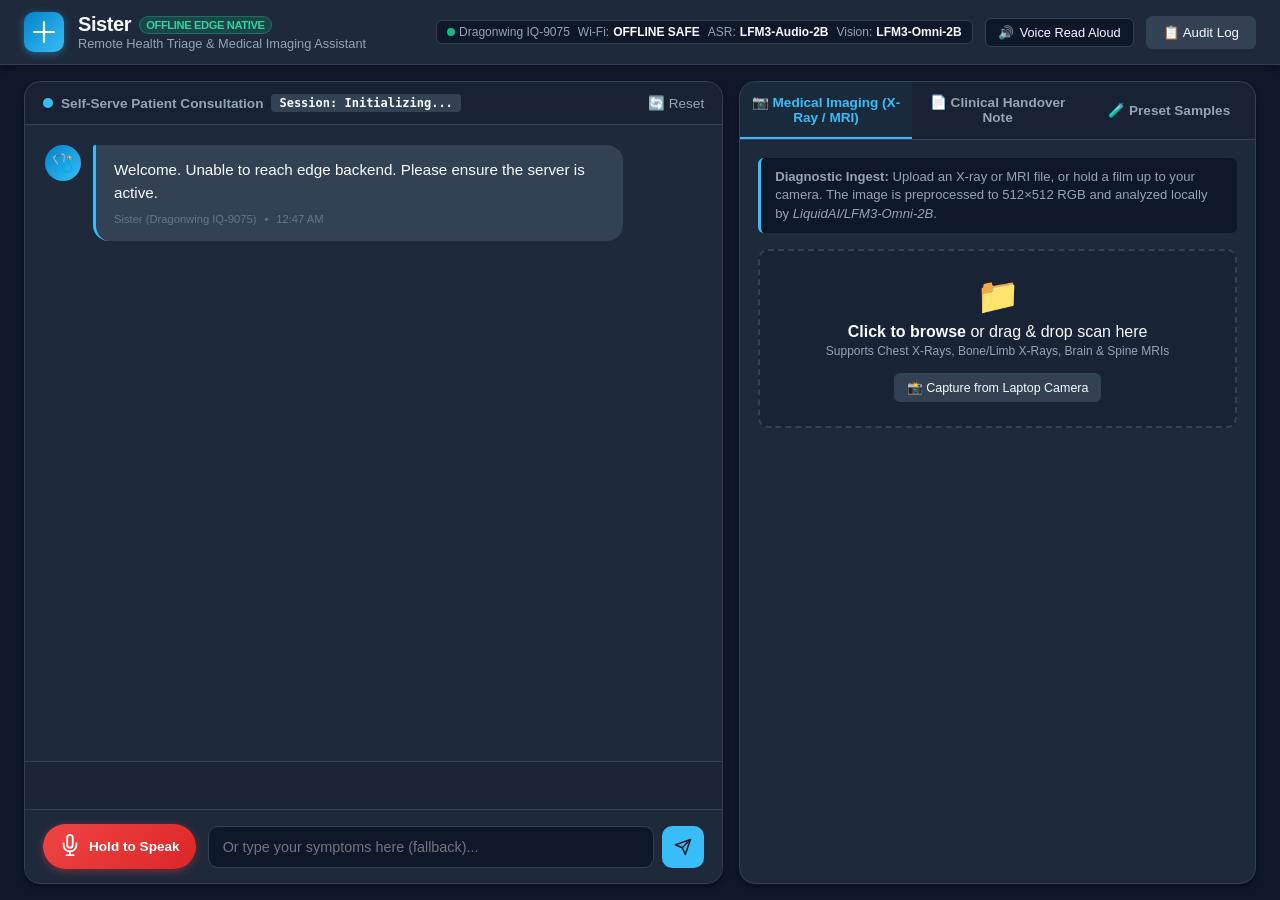
==== static/index.html @ 0148690d "feat: Sister offline health triage & medical imaging (MRI/X-Ray) assistant" ====
<!DOCTYPE html>
<html lang="en">
<head>
  <meta charset="UTF-8">
  <meta name="viewport" content="width=device-width, initial-scale=1.0">
  <title>Sister — Offline Health Triage & Imaging Assistant</title>
  <link rel="stylesheet" href="/static/style.css">
</head>
<body>
  <!-- Top Navigation & Edge Status Header -->
  <header class="app-header">
    <div class="header-left">
      <div class="logo-mark">
        <svg width="24" height="24" viewBox="0 0 24 24" fill="none" stroke="currentColor" stroke-width="2.2" stroke-linecap="round" stroke-linejoin="round">
          <path d="M12 2v20M2 12h20"/>
        </svg>
      </div>
      <div>
        <div class="brand-title">Sister <span class="badge-offline">Offline Edge Native</span></div>
        <div class="brand-subtitle">Remote Health Triage & Medical Imaging Assistant</div>
      </div>
    </div>

    <div class="header-right">
      <div class="edge-telemetry">
        <span class="telemetry-pill"><span class="dot-green"></span> Dragonwing IQ-9075</span>
        <span class="telemetry-pill">Wi-Fi: <strong class="text-emerald">OFFLINE SAFE</strong></span>
        <span class="telemetry-pill">ASR: <strong>LFM3-Audio-2B</strong></span>
        <span class="telemetry-pill">Vision: <strong>LFM3-Omni-2B</strong></span>
      </div>
      <button id="btn-toggle-speech" class="icon-btn" title="Toggle Sister Voice Output (F16)">
        <span id="speech-icon">🔊</span> Voice Read Aloud
      </button>
      <button id="btn-show-audit" class="secondary-btn" title="Inspect Live JSONL Audit Log (F6)">
        📋 Audit Log
      </button>
    </div>
  </header>

  <!-- Main Container -->
  <main class="main-layout">
    <!-- Left Column: Patient Conversation & Triage Flow -->
    <section class="chat-section">
      <div class="chat-header">
        <div class="patient-status">
          <span class="status-indicator"></span>
          <span>Self-Serve Patient Consultation</span>
          <span id="session-badge" class="session-id-tag">Session: Initializing...</span>
        </div>
        <button id="btn-new-session" class="text-btn">🔄 Reset</button>
      </div>

      <!-- Message History -->
      <div id="messages-container" class="messages-container">
        <!-- Messages dynamically injected here -->
      </div>

      <!-- Quick Choices & Actions Area -->
      <div id="quick-choices-container" class="quick-choices-container">
        <!-- Quick choice chips injected here -->
      </div>

      <!-- Spoken Audio Transcript Feedback Box (F12) -->
      <div id="transcript-feedback" class="transcript-feedback hidden">
        <div class="feedback-header">
          <span class="pulse-mic">🎙️</span>
          <span>What Sister Heard (LiquidAI/LFM3-Audio-2B):</span>
          <span id="asr-metrics" class="text-xs text-muted">Latency: ~220ms</span>
        </div>
        <div id="transcript-text" class="feedback-text" contenteditable="true" title="Click to edit before sending"></div>
        <div class="feedback-actions">
          <button id="btn-confirm-transcript" class="primary-btn btn-sm">Confirm & Send</button>
          <button id="btn-rerecord-transcript" class="secondary-btn btn-sm">Record Again</button>
        </div>
      </div>

      <!-- Input Controls (Voice First + Typed Fallback) -->
      <div class="input-bar">
        <button id="btn-record-voice" class="voice-record-btn" title="Speak Answer (Up to 30s)">
          <div class="mic-inner">
            <svg width="22" height="22" viewBox="0 0 24 24" fill="none" stroke="currentColor" stroke-width="2" stroke-linecap="round" stroke-linejoin="round">
              <path d="M12 1a3 3 0 0 0-3 3v8a3 3 0 0 0 6 0V4a3 3 0 0 0-3-3z"/>
              <path d="M19 10v2a7 7 0 0 1-14 0v-2"/>
              <line x1="12" y1="19" x2="12" y2="23"/>
              <line x1="8" y1="23" x2="16" y2="23"/>
            </svg>
          </div>
          <span id="record-label" class="record-text">Hold to Speak</span>
        </button>

        <form id="text-input-form" class="text-form">
          <input type="text" id="text-input" placeholder="Or type your symptoms here (fallback)..." autocomplete="off">
          <button type="submit" id="btn-send-text" class="send-btn" title="Send Answer">
            <svg width="18" height="18" viewBox="0 0 24 24" fill="none" stroke="currentColor" stroke-width="2" stroke-linecap="round" stroke-linejoin="round">
              <line x1="22" y1="2" x2="11" y2="13"/>
              <polygon points="22 2 15 22 11 13 2 9 22 2"/>
            </svg>
          </button>
        </form>
      </div>
    </section>

    <!-- Right Column: Medical Imaging (X-Ray/MRI) & Clinical Handover Note -->
    <section class="diagnostic-section">
      <!-- Tabs -->
      <div class="diagnostic-tabs">
        <button id="tab-imaging-btn" class="tab-btn active">📷 Medical Imaging (X-Ray / MRI)</button>
        <button id="tab-handover-btn" class="tab-btn">📄 Clinical Handover Note</button>
        <button id="tab-samples-btn" class="tab-btn">🧪 Preset Samples</button>
      </div>

      <!-- Tab Content 1: Medical Imaging Viewer & Analyzer -->
      <div id="tab-imaging" class="tab-content active">
        <div class="imaging-panel">
          <div class="panel-instructions">
            <strong>Diagnostic Ingest:</strong> Upload an X-ray or MRI file, or hold a film up to your camera. The image is preprocessed to 512×512 RGB and analyzed locally by <em>LiquidAI/LFM3-Omni-2B</em>.
          </div>

          <!-- Drag and Drop / File Input Box -->
          <div id="drop-zone" class="drop-zone">
            <input type="file" id="scan-file-input" accept="image/*,.dcm" class="file-hidden">
            <div class="drop-prompt">
              <div class="upload-icon">📁</div>
              <p><strong>Click to browse</strong> or drag & drop scan here</p>
              <span class="text-xs text-muted">Supports Chest X-Rays, Bone/Limb X-Rays, Brain & Spine MRIs</span>
            </div>
            <div class="upload-alternatives">
              <button id="btn-open-camera" class="secondary-btn btn-sm">📸 Capture from Laptop Camera</button>
            </div>
          </div>

          <!-- Image Display Canvas with Interactive Bounding Boxes (F11) -->
          <div id="image-viewer-container" class="image-viewer-container hidden">
            <div class="viewer-toolbar">
              <span id="scan-meta-tag" class="scan-meta-tag">Analyzing scan...</span>
              <button id="btn-toggle-boxes" class="text-btn text-xs">Toggle Bounding Boxes</button>
            </div>
            <div class="canvas-wrapper">
              <canvas id="imaging-canvas" width="512" height="512"></canvas>
            </div>
          </div>

          <!-- Imaging Observations & Metrics Card (F5, S2) -->
          <div id="imaging-analysis-card" class="imaging-analysis-card hidden">
            <div class="card-header">
              <span class="card-title">Observations for Clinician Review</span>
              <span id="analysis-urgency-badge" class="badge">NORMAL</span>
            </div>
            <p id="analysis-primary-obs" class="primary-obs-text"></p>
            <div class="metrics-grid" id="analysis-metrics-grid">
              <!-- Key radiological metrics injected here -->
            </div>
            <div class="safety-disclaimer">
              ℹ️ <strong>Safety Rule S2:</strong> Observations are generated to assist visiting clinicians. They do not replace formal radiological reports.
            </div>
          </div>
        </div>
      </div>

      <!-- Tab Content 2: Handover Note (F8) -->
      <div id="tab-handover" class="tab-content">
        <div class="handover-panel">
          <div class="handover-header-row">
            <div>
              <h3>Structured Handover Summary</h3>
              <p class="text-sm text-muted">One-page document for receiving clinician or health worker</p>
            </div>
            <div class="handover-actions">
              <button id="btn-copy-handover" class="secondary-btn btn-sm">📋 Copy Text</button>
              <button id="btn-print-handover" class="primary-btn btn-sm">🖨️ Print / Save</button>
            </div>
          </div>
          <div id="handover-content" class="handover-content-box">
            <div class="placeholder-text">
              Complete the interview session to generate the structured handover note.
            </div>
          </div>
        </div>
      </div>

      <!-- Tab Content 3: 1-Click Preset Samples for Judges -->
      <div id="tab-samples" class="tab-content">
        <div class="samples-panel">
          <p class="text-sm text-muted">Click any preset below to immediately test the X-ray or MRI analysis pipeline:</p>
          <div id="samples-list" class="samples-list">
            <!-- Sample buttons rendered here -->
          </div>
        </div>
      </div>
    </section>
  </main>

  <!-- Live JSONL Audit Log Modal (F6) -->
  <div id="audit-modal" class="modal hidden">
    <div class="modal-dialog modal-lg">
      <div class="modal-header">
        <h3>Live JSONL Audit Log Inspector (F6)</h3>
        <button id="btn-close-audit" class="close-btn">&times;</button>
      </div>
      <div class="modal-body">
        <p class="text-sm text-muted">Flushed after every conversational turn to <code>sister_audit.jsonl</code>. Shows exact timestamps, inputs, rule execution, and model latency.</p>
        <div class="audit-log-viewer">
          <pre id="audit-log-pre">Loading audit records...</pre>
        </div>
      </div>
      <div class="modal-footer">
        <button id="btn-refresh-audit" class="secondary-btn btn-sm">Refresh Log</button>
      </div>
    </div>
  </div>

  <!-- Camera Capture Modal (F9) -->
  <div id="camera-modal" class="modal hidden">
    <div class="modal-dialog">
      <div class="modal-header">
        <h3>Camera Scan Capture (F9)</h3>
        <button id="btn-close-camera" class="close-btn">&times;</button>
      </div>
      <div class="modal-body">
        <p class="text-sm text-muted">Hold your X-Ray or MRI film up to the camera lens in good lighting.</p>
        <div class="camera-stream-wrapper">
          <video id="camera-video" autoplay playsinline></video>
          <div class="camera-guide-box"></div>
        </div>
      </div>
      <div class="modal-footer">
        <button id="btn-capture-frame" class="primary-btn">📸 Freeze & Analyze Frame</button>
        <button id="btn-cancel-camera" class="secondary-btn">Cancel</button>
      </div>
    </div>
  </div>

  <script src="/static/app.js"></script>
</body>
</html>
---- static/style.css ----
/* Sister - Edge Native Healthcare Triage Styling */
/* 100% Self-Contained. Zero External Fonts or CDN dependencies */

:root {
  --bg-primary: #0F172A;
  --bg-surface: #1E293B;
  --bg-surface-elevated: #334155;
  --border-color: #334155;
  --border-subtle: #1E293B;
  --text-main: #F8FAFC;
  --text-muted: #94A3B8;
  --text-dim: #64748B;
  
  --primary: #38BDF8;
  --primary-hover: #0EA5E9;
  --primary-glow: rgba(56, 189, 248, 0.2);

  --emergency: #EF4444;
  --emergency-bg: rgba(239, 68, 68, 0.15);
  --clinic: #F59E0B;
  --clinic-bg: rgba(245, 158, 11, 0.15);
  --selfcare: #10B981;
  --selfcare-bg: rgba(16, 185, 129, 0.15);

  --font-stack: -apple-system, BlinkMacSystemFont, "Segoe UI", Roboto, Helvetica, Arial, sans-serif;
  --radius-sm: 6px;
  --radius-md: 10px;
  --radius-lg: 16px;
  --shadow: 0 4px 6px -1px rgba(0, 0, 0, 0.3), 0 2px 4px -2px rgba(0, 0, 0, 0.2);
}

* {
  box-sizing: border-box;
  margin: 0;
  padding: 0;
}

body {
  font-family: var(--font-stack);
  background-color: var(--bg-primary);
  color: var(--text-main);
  min-height: 100vh;
  display: flex;
  flex-direction: column;
  overflow-x: hidden;
  -webkit-font-smoothing: antialiased;
}

/* Header */
.app-header {
  background-color: var(--bg-surface);
  border-bottom: 1px solid var(--border-color);
  padding: 12px 24px;
  display: flex;
  justify-content: space-between;
  align-items: center;
  box-shadow: var(--shadow);
  z-index: 20;
}

.header-left {
  display: flex;
  align-items: center;
  gap: 14px;
}

.logo-mark {
  background: linear-gradient(135deg, #0284C7, #38BDF8);
  color: #FFFFFF;
  width: 40px;
  height: 40px;
  border-radius: var(--radius-md);
  display: flex;
  align-items: center;
  justify-content: center;
  box-shadow: 0 2px 8px rgba(56, 189, 248, 0.4);
}

.brand-title {
  font-size: 1.25rem;
  font-weight: 700;
  letter-spacing: -0.02em;
  display: flex;
  align-items: center;
  gap: 8px;
}

.brand-subtitle {
  font-size: 0.8rem;
  color: var(--text-muted);
}

.badge-offline {
  background-color: rgba(16, 185, 129, 0.2);
  color: #34D399;
  border: 1px solid rgba(16, 185, 129, 0.4);
  font-size: 0.7rem;
  padding: 2px 6px;
  border-radius: 9999px;
  font-weight: 600;
  text-transform: uppercase;
}

.header-right {
  display: flex;
  align-items: center;
  gap: 12px;
}

.edge-telemetry {
  display: flex;
  gap: 8px;
  background-color: var(--bg-primary);
  padding: 4px 10px;
  border-radius: var(--radius-sm);
  border: 1px solid var(--border-color);
  font-size: 0.75rem;
}

.telemetry-pill {
  color: var(--text-muted);
  display: flex;
  align-items: center;
  gap: 4px;
}

.telemetry-pill strong {
  color: var(--text-main);
}

.dot-green {
  width: 8px;
  height: 8px;
  border-radius: 50%;
  background-color: #10B981;
  display: inline-block;
}

.text-emerald {
  color: #34D399;
}

/* Layout */
.main-layout {
  flex: 1;
  display: grid;
  grid-template-columns: 1.15fr 0.85fr;
  gap: 16px;
  padding: 16px 24px;
  max-width: 1700px;
  margin: 0 auto;
  width: 100%;
  height: calc(100vh - 70px);
}

/* Chat Section */
.chat-section {
  background-color: var(--bg-surface);
  border: 1px solid var(--border-color);
  border-radius: var(--radius-lg);
  display: flex;
  flex-direction: column;
  overflow: hidden;
  box-shadow: var(--shadow);
}

.chat-header {
  padding: 12px 18px;
  border-bottom: 1px solid var(--border-color);
  display: flex;
  justify-content: space-between;
  align-items: center;
  background-color: rgba(15, 23, 42, 0.4);
}

.patient-status {
  display: flex;
  align-items: center;
  gap: 8px;
  font-size: 0.85rem;
  font-weight: 600;
  color: var(--text-muted);
}

.status-indicator {
  width: 10px;
  height: 10px;
  border-radius: 50%;
  background-color: #38BDF8;
}

.session-id-tag {
  font-size: 0.75rem;
  background: var(--bg-surface-elevated);
  padding: 2px 8px;
  border-radius: 4px;
  color: var(--text-main);
  font-family: monospace;
}

.messages-container {
  flex: 1;
  padding: 20px;
  overflow-y: auto;
  display: flex;
  flex-direction: column;
  gap: 16px;
}

/* Message Bubbles */
.message-bubble {
  display: flex;
  gap: 12px;
  max-width: 88%;
  animation: fadeIn 0.25s ease-out;
}

@keyframes fadeIn {
  from { opacity: 0; transform: translateY(6px); }
  to { opacity: 1; transform: translateY(0); }
}

.message-bubble.sister {
  align-self: flex-start;
}

.message-bubble.patient {
  align-self: flex-end;
  flex-direction: row-reverse;
}

.avatar {
  width: 36px;
  height: 36px;
  border-radius: 50%;
  background-color: var(--bg-surface-elevated);
  display: flex;
  align-items: center;
  justify-content: center;
  font-size: 1.1rem;
  flex-shrink: 0;
}

.sister .avatar {
  background: linear-gradient(135deg, #0284C7, #38BDF8);
  color: #FFF;
}

.patient .avatar {
  background-color: #64748B;
  color: #FFF;
}

.bubble-content {
  background-color: var(--bg-surface-elevated);
  padding: 14px 18px;
  border-radius: var(--radius-lg);
  font-size: 0.95rem;
  line-height: 1.5;
  color: var(--text-main);
}

.sister .bubble-content {
  border-top-left-radius: 2px;
  border-left: 3px solid var(--primary);
}

.patient .bubble-content {
  background-color: #2563EB;
  border-top-right-radius: 2px;
  color: #FFFFFF;
}

.bubble-meta {
  font-size: 0.7rem;
  color: var(--text-dim);
  margin-top: 6px;
  display: flex;
  gap: 8px;
}

/* Triage Card Inside Chat */
.triage-result-card {
  border-radius: var(--radius-md);
  padding: 16px;
  margin-top: 8px;
  border: 1px solid rgba(255, 255, 255, 0.1);
}

.triage-result-card.emergency {
  background-color: var(--emergency-bg);
  border-color: var(--emergency);
}

.triage-result-card.clinic {
  background-color: var(--clinic-bg);
  border-color: var(--clinic);
}

.triage-result-card.self_care {
  background-color: var(--selfcare-bg);
  border-color: var(--selfcare);
}

.triage-title {
  font-size: 1.1rem;
  font-weight: 700;
  margin-bottom: 6px;
  display: flex;
  align-items: center;
  gap: 8px;
}

/* Quick Choices */
.quick-choices-container {
  padding: 10px 18px;
  display: flex;
  flex-wrap: wrap;
  gap: 8px;
  background-color: rgba(15, 23, 42, 0.2);
  border-top: 1px solid var(--border-color);
  min-height: 48px;
}

.choice-chip {
  background-color: var(--bg-surface-elevated);
  border: 1px solid var(--border-color);
  color: var(--text-main);
  padding: 8px 14px;
  border-radius: 9999px;
  font-size: 0.85rem;
  font-weight: 500;
  cursor: pointer;
  transition: all 0.15s ease;
}

.choice-chip:hover {
  background-color: var(--primary);
  color: #0F172A;
  border-color: var(--primary);
  transform: translateY(-1px);
}

/* ASR Transcript Feedback Box (F12) */
.transcript-feedback {
  background-color: #1E293B;
  border: 1px solid #38BDF8;
  border-radius: var(--radius-md);
  margin: 10px 18px;
  padding: 12px;
  box-shadow: 0 0 12px rgba(56, 189, 248, 0.25);
  animation: fadeIn 0.2s ease;
}

.feedback-header {
  display: flex;
  align-items: center;
  justify-content: space-between;
  font-size: 0.8rem;
  font-weight: 600;
  color: #38BDF8;
  margin-bottom: 6px;
}

.pulse-mic {
  animation: pulse 1s infinite alternate;
}

@keyframes pulse {
  from { transform: scale(1); }
  to { transform: scale(1.2); }
}

.feedback-text {
  background: var(--bg-primary);
  padding: 8px 12px;
  border-radius: var(--radius-sm);
  font-size: 0.95rem;
  color: #FFF;
  border: 1px dashed var(--border-color);
  outline: none;
  min-height: 36px;
}

.feedback-actions {
  display: flex;
  gap: 8px;
  margin-top: 8px;
  justify-content: flex-end;
}

/* Input Bar */
.input-bar {
  padding: 14px 18px;
  border-top: 1px solid var(--border-color);
  display: flex;
  align-items: center;
  gap: 12px;
  background-color: var(--bg-surface);
}

.voice-record-btn {
  background: linear-gradient(135deg, #EF4444, #DC2626);
  color: white;
  border: none;
  border-radius: 9999px;
  padding: 10px 16px;
  display: flex;
  align-items: center;
  gap: 8px;
  font-size: 0.85rem;
  font-weight: 600;
  cursor: pointer;
  box-shadow: 0 2px 8px rgba(239, 68, 68, 0.4);
  transition: all 0.2s ease;
  user-select: none;
}

.voice-record-btn.recording {
  background: #B91C1C;
  animation: recordGlow 1s infinite alternate;
}

@keyframes recordGlow {
  from { box-shadow: 0 0 4px #EF4444; }
  to { box-shadow: 0 0 16px #EF4444; }
}

.text-form {
  flex: 1;
  display: flex;
  gap: 8px;
}

.text-form input {
  flex: 1;
  background-color: var(--bg-primary);
  border: 1px solid var(--border-color);
  border-radius: var(--radius-md);
  padding: 10px 14px;
  font-size: 0.9rem;
  color: var(--text-main);
  outline: none;
  transition: border-color 0.15s ease;
}

.text-form input:focus {
  border-color: var(--primary);
}

.send-btn {
  background-color: var(--primary);
  color: #0F172A;
  border: none;
  border-radius: var(--radius-md);
  width: 42px;
  height: 42px;
  display: flex;
  align-items: center;
  justify-content: center;
  cursor: pointer;
  font-weight: 700;
  transition: background-color 0.15s;
}

.send-btn:hover {
  background-color: var(--primary-hover);
}

/* Diagnostic Section (Right Column) */
.diagnostic-section {
  background-color: var(--bg-surface);
  border: 1px solid var(--border-color);
  border-radius: var(--radius-lg);
  display: flex;
  flex-direction: column;
  overflow: hidden;
  box-shadow: var(--shadow);
}

.diagnostic-tabs {
  display: flex;
  border-bottom: 1px solid var(--border-color);
  background-color: rgba(15, 23, 42, 0.4);
}

.tab-btn {
  flex: 1;
  padding: 12px 10px;
  background: transparent;
  border: none;
  border-bottom: 2px solid transparent;
  color: var(--text-muted);
  font-size: 0.85rem;
  font-weight: 600;
  cursor: pointer;
  transition: all 0.15s;
}

.tab-btn.active {
  color: var(--primary);
  border-bottom-color: var(--primary);
  background-color: rgba(56, 189, 248, 0.05);
}

.tab-content {
  display: none;
  flex: 1;
  padding: 18px;
  overflow-y: auto;
}

.tab-content.active {
  display: flex;
  flex-direction: column;
}

/* Medical Imaging Panel */
.panel-instructions {
  font-size: 0.82rem;
  color: var(--text-muted);
  background-color: var(--bg-primary);
  padding: 10px 14px;
  border-radius: var(--radius-sm);
  border-left: 3px solid var(--primary);
  margin-bottom: 16px;
  line-height: 1.4;
}

.drop-zone {
  border: 2px dashed var(--border-color);
  border-radius: var(--radius-md);
  padding: 24px 16px;
  text-align: center;
  cursor: pointer;
  transition: all 0.2s ease;
  background-color: rgba(15, 23, 42, 0.3);
}

.drop-zone:hover {
  border-color: var(--primary);
  background-color: rgba(56, 189, 248, 0.04);
}

.upload-icon {
  font-size: 2.2rem;
  margin-bottom: 6px;
}

.upload-alternatives {
  margin-top: 14px;
}

.file-hidden {
  display: none;
}

/* Image Canvas Viewer */
.image-viewer-container {
  margin-top: 16px;
  display: flex;
  flex-direction: column;
  gap: 8px;
}

.viewer-toolbar {
  display: flex;
  justify-content: space-between;
  align-items: center;
}

.scan-meta-tag {
  font-size: 0.8rem;
  font-weight: 600;
  color: var(--primary);
  background: rgba(56, 189, 248, 0.1);
  padding: 3px 8px;
  border-radius: var(--radius-sm);
}

.canvas-wrapper {
  background: #000;
  border-radius: var(--radius-md);
  overflow: hidden;
  border: 1px solid var(--border-color);
  display: flex;
  justify-content: center;
  align-items: center;
}

#imaging-canvas {
  max-width: 100%;
  height: auto;
  aspect-ratio: 1 / 1;
  display: block;
}

/* Analysis Card */
.imaging-analysis-card {
  margin-top: 16px;
  background-color: var(--bg-surface-elevated);
  border: 1px solid var(--border-color);
  border-radius: var(--radius-md);
  padding: 14px;
}

.card-header {
  display: flex;
  justify-content: space-between;
  align-items: center;
  margin-bottom: 10px;
}

.card-title {
  font-size: 0.85rem;
  font-weight: 700;
  color: var(--text-main);
  text-transform: uppercase;
  letter-spacing: 0.04em;
}

.badge {
  font-size: 0.7rem;
  padding: 2px 8px;
  border-radius: 9999px;
  font-weight: 700;
}

.badge.emergency {
  background: var(--emergency-bg);
  color: var(--emergency);
  border: 1px solid var(--emergency);
}

.badge.clinic {
  background: var(--clinic-bg);
  color: var(--clinic);
  border: 1px solid var(--clinic);
}

.badge.normal {
  background: var(--selfcare-bg);
  color: var(--selfcare);
  border: 1px solid var(--selfcare);
}

.primary-obs-text {
  font-size: 0.9rem;
  line-height: 1.4;
  margin-bottom: 12px;
  color: #FFF;
}

.metrics-grid {
  display: grid;
  grid-template-columns: repeat(2, 1fr);
  gap: 8px;
  margin-bottom: 12px;
}

.metric-item {
  background: var(--bg-primary);
  padding: 6px 10px;
  border-radius: var(--radius-sm);
  border: 1px solid var(--border-color);
}

.metric-label {
  font-size: 0.7rem;
  color: var(--text-muted);
}

.metric-val {
  font-size: 0.85rem;
  font-weight: 700;
  color: var(--primary);
}

.safety-disclaimer {
  font-size: 0.72rem;
  color: var(--text-dim);
  border-top: 1px solid var(--border-color);
  padding-top: 8px;
}

/* Handover Panel */
.handover-panel {
  display: flex;
  flex-direction: column;
  height: 100%;
}

.handover-header-row {
  display: flex;
  justify-content: space-between;
  align-items: center;
  margin-bottom: 14px;
}

.handover-content-box {
  flex: 1;
  background-color: var(--bg-primary);
  border: 1px solid var(--border-color);
  border-radius: var(--radius-md);
  padding: 16px;
  font-family: monospace;
  font-size: 0.82rem;
  line-height: 1.5;
  white-space: pre-wrap;
  overflow-y: auto;
  color: #E2E8F0;
}

.placeholder-text {
  color: var(--text-dim);
  text-align: center;
  padding: 40px 10px;
  font-family: var(--font-stack);
}

/* Preset Samples Panel */
.samples-panel {
  display: flex;
  flex-direction: column;
  gap: 12px;
}

.samples-list {
  display: flex;
  flex-direction: column;
  gap: 10px;
}

.sample-card {
  background-color: var(--bg-surface-elevated);
  border: 1px solid var(--border-color);
  border-radius: var(--radius-md);
  padding: 12px 14px;
  display: flex;
  justify-content: space-between;
  align-items: center;
  cursor: pointer;
  transition: all 0.15s ease;
}

.sample-card:hover {
  border-color: var(--primary);
  transform: translateX(3px);
}

.sample-info h4 {
  font-size: 0.9rem;
  margin-bottom: 3px;
}

.sample-info p {
  font-size: 0.75rem;
  color: var(--text-muted);
}

/* Modal */
.modal {
  position: fixed;
  top: 0;
  left: 0;
  width: 100%;
  height: 100%;
  background: rgba(0, 0, 0, 0.7);
  display: flex;
  align-items: center;
  justify-content: center;
  z-index: 100;
  padding: 20px;
}

.modal.hidden {
  display: none;
}

.modal-dialog {
  background-color: var(--bg-surface);
  border: 1px solid var(--border-color);
  border-radius: var(--radius-lg);
  max-width: 600px;
  width: 100%;
  box-shadow: 0 10px 25px -5px rgba(0, 0, 0, 0.5);
  display: flex;
  flex-direction: column;
  max-height: 90vh;
}

.modal-lg {
  max-width: 850px;
}

.modal-header {
  padding: 14px 20px;
  border-bottom: 1px solid var(--border-color);
  display: flex;
  justify-content: space-between;
  align-items: center;
}

.modal-body {
  padding: 20px;
  overflow-y: auto;
  flex: 1;
}

.modal-footer {
  padding: 12px 20px;
  border-top: 1px solid var(--border-color);
  display: flex;
  justify-content: flex-end;
  gap: 10px;
}

.close-btn {
  background: transparent;
  border: none;
  font-size: 1.5rem;
  color: var(--text-muted);
  cursor: pointer;
}

.camera-stream-wrapper {
  position: relative;
  width: 100%;
  max-height: 380px;
  background: #000;
  border-radius: var(--radius-md);
  overflow: hidden;
  margin-top: 10px;
}

#camera-video {
  width: 100%;
  height: 100%;
  object-fit: cover;
  display: block;
}

.camera-guide-box {
  position: absolute;
  top: 10%;
  left: 10%;
  right: 10%;
  bottom: 10%;
  border: 2px dashed rgba(56, 189, 248, 0.7);
  border-radius: 8px;
  pointer-events: none;
}

.audit-log-viewer {
  background: #090D16;
  border: 1px solid var(--border-color);
  border-radius: var(--radius-sm);
  padding: 12px;
  height: 400px;
  overflow-y: auto;
  margin-top: 10px;
}

.audit-log-viewer pre {
  font-family: monospace;
  font-size: 0.75rem;
  color: #38BDF8;
  white-space: pre-wrap;
}

/* Reusable Buttons */
.primary-btn {
  background-color: var(--primary);
  color: #0F172A;
  border: none;
  border-radius: var(--radius-sm);
  padding: 8px 16px;
  font-weight: 600;
  cursor: pointer;
  transition: background-color 0.15s;
}

.primary-btn:hover {
  background-color: var(--primary-hover);
}

.secondary-btn {
  background-color: var(--bg-surface-elevated);
  color: var(--text-main);
  border: 1px solid var(--border-color);
  border-radius: var(--radius-sm);
  padding: 8px 16px;
  font-weight: 500;
  cursor: pointer;
  transition: all 0.15s;
}

.secondary-btn:hover {
  background-color: var(--border-color);
}

.text-btn {
  background: transparent;
  border: none;
  color: var(--text-muted);
  cursor: pointer;
  font-size: 0.85rem;
}

.text-btn:hover {
  color: var(--primary);
}

.icon-btn {
  background: var(--bg-primary);
  border: 1px solid var(--border-color);
  color: var(--text-main);
  border-radius: var(--radius-sm);
  padding: 6px 12px;
  font-size: 0.8rem;
  font-weight: 500;
  cursor: pointer;
  display: flex;
  align-items: center;
  gap: 6px;
}

.btn-sm {
  padding: 6px 12px;
  font-size: 0.78rem;
}

.hidden {
  display: none !important;
}

.text-xs { font-size: 0.75rem; }
.text-sm { font-size: 0.85rem; }
.text-muted { color: var(--text-muted); }

/* Responsive */
@media (max-width: 1024px) {
  .main-layout {
    grid-template-columns: 1fr;
    height: auto;
  }
  .chat-section {
    min-height: 550px;
  }
}
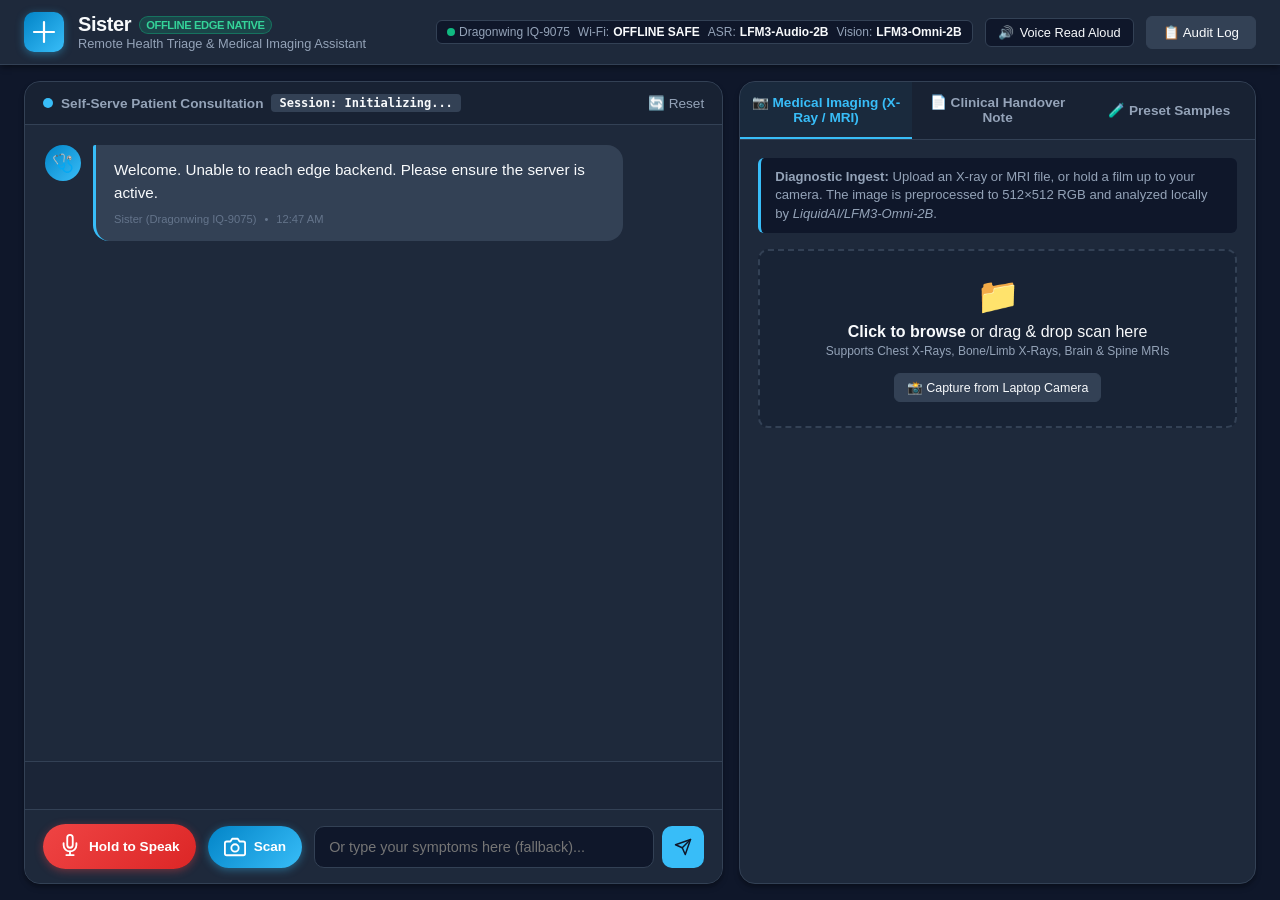
==== commit 4c6383b8: "feat: add camera scan button in input bar alongside microphone (F9)" ====
--- a/static/index.html
+++ b/static/index.html
@@ -74,7 +74,7 @@
         </div>
       </div>
 
-      <!-- Input Controls (Voice First + Typed Fallback) -->
+      <!-- Input Controls (Voice First + Camera + Typed Fallback) -->
       <div class="input-bar">
         <button id="btn-record-voice" class="voice-record-btn" title="Speak Answer (Up to 30s)">
           <div class="mic-inner">
@@ -88,6 +88,16 @@
           <span id="record-label" class="record-text">Hold to Speak</span>
         </button>
 
+        <button id="btn-input-camera" class="camera-input-btn" title="Open Camera to Scan X-Ray / MRI (F9)">
+          <div class="cam-inner">
+            <svg width="22" height="22" viewBox="0 0 24 24" fill="none" stroke="currentColor" stroke-width="2" stroke-linecap="round" stroke-linejoin="round">
+              <path d="M23 19a2 2 0 0 1-2 2H3a2 2 0 0 1-2-2V8a2 2 0 0 1 2-2h4l2-3h6l2 3h4a2 2 0 0 1 2 2z"/>
+              <circle cx="12" cy="13" r="4"/>
+            </svg>
+          </div>
+          <span class="record-text">Scan</span>
+        </button>
+
         <form id="text-input-form" class="text-form">
           <input type="text" id="text-input" placeholder="Or type your symptoms here (fallback)..." autocomplete="off">
           <button type="submit" id="btn-send-text" class="send-btn" title="Send Answer">
--- a/static/style.css
+++ b/static/style.css
@@ -426,6 +426,46 @@
   to { box-shadow: 0 0 16px #EF4444; }
 }
 
+/* Camera Input Button (F9 - alongside mic) */
+.camera-input-btn {
+  background: linear-gradient(135deg, #0284C7, #38BDF8);
+  color: white;
+  border: none;
+  border-radius: 9999px;
+  padding: 10px 16px;
+  display: flex;
+  align-items: center;
+  gap: 8px;
+  font-size: 0.85rem;
+  font-weight: 600;
+  cursor: pointer;
+  box-shadow: 0 2px 8px rgba(56, 189, 248, 0.4);
+  transition: all 0.2s ease;
+  user-select: none;
+}
+
+.camera-input-btn:hover {
+  background: linear-gradient(135deg, #0369A1, #0EA5E9);
+  transform: translateY(-1px);
+  box-shadow: 0 4px 12px rgba(56, 189, 248, 0.5);
+}
+
+.camera-input-btn.active {
+  background: #065F46;
+  animation: camGlow 1s infinite alternate;
+}
+
+@keyframes camGlow {
+  from { box-shadow: 0 0 4px #10B981; }
+  to { box-shadow: 0 0 16px #10B981; }
+}
+
+.cam-inner {
+  display: flex;
+  align-items: center;
+  justify-content: center;
+}
+
 .text-form {
   flex: 1;
   display: flex;
